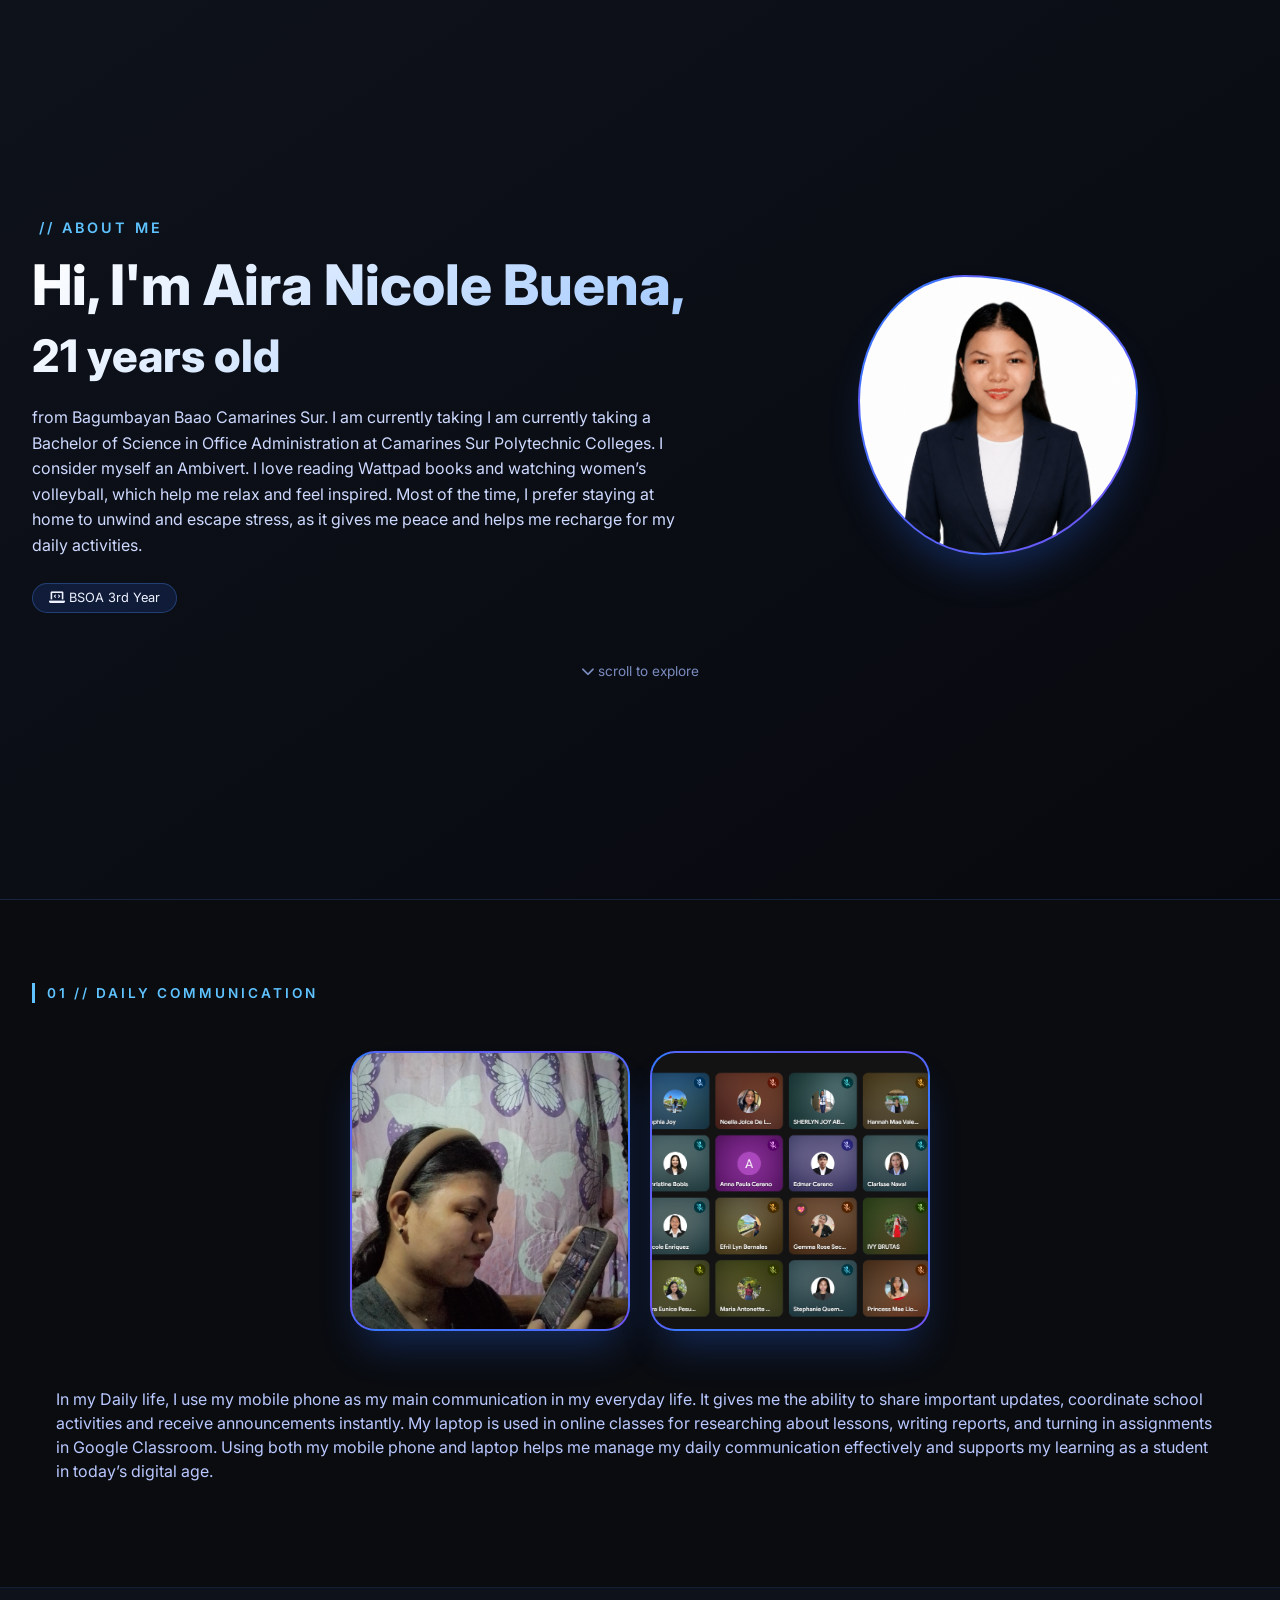
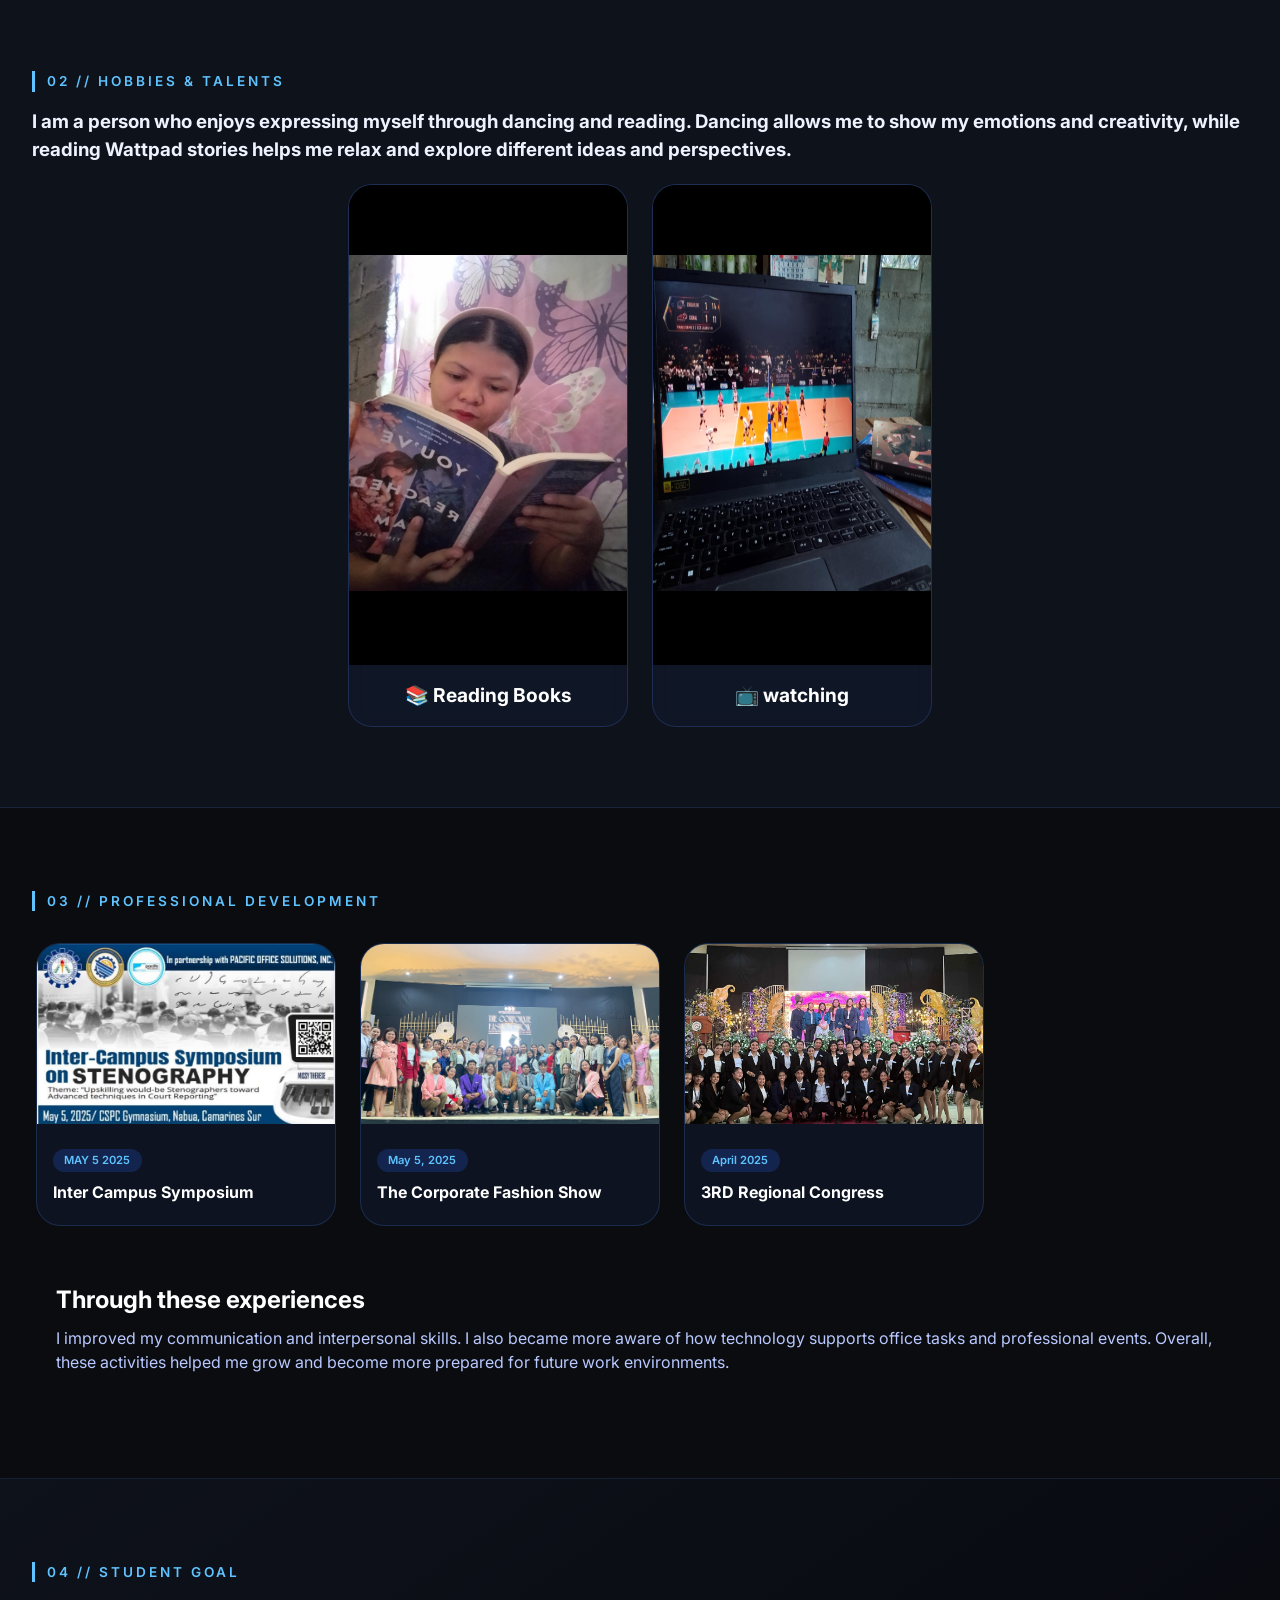
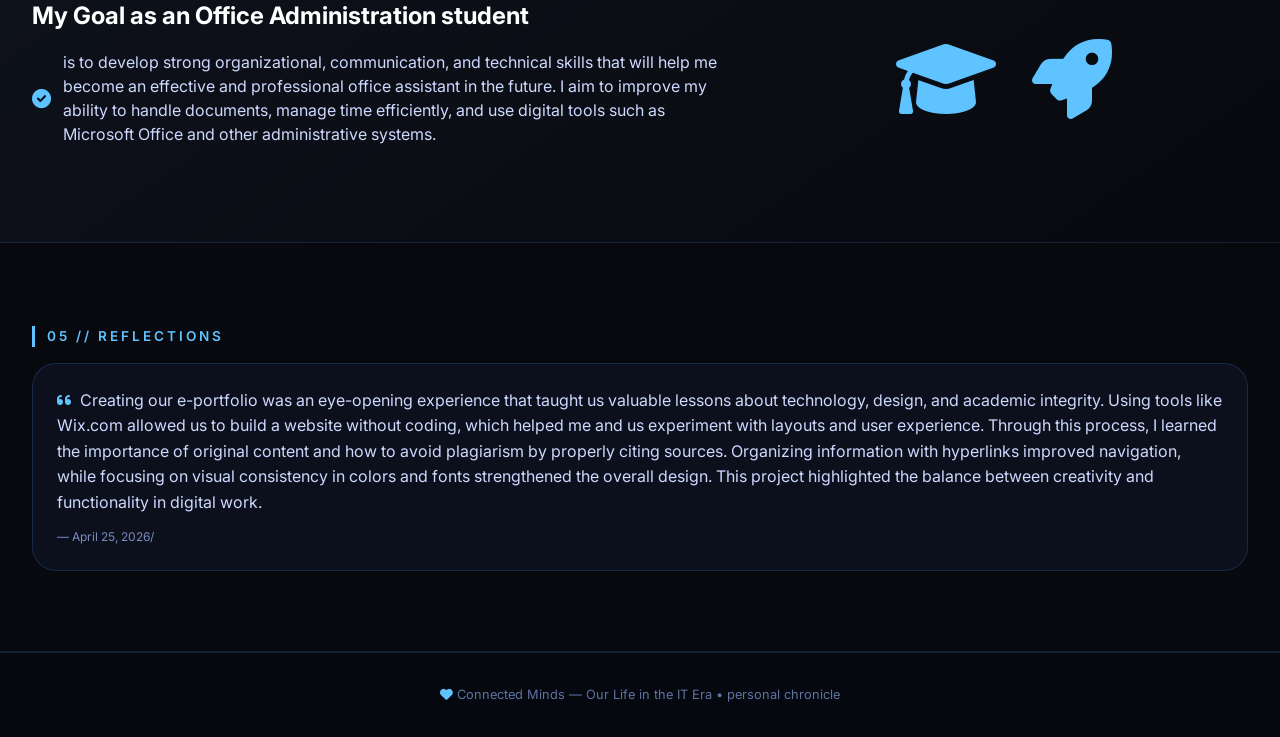
==== about-aira.html @ a7666134 "Add files via upload" ====
<!DOCTYPE html>
<html lang="en">
<head>
  <meta charset="UTF-8">
  <meta name="viewport" content="width=device-width, initial-scale=1.0, viewport-fit=cover">
  <title>About Me | Connected Minds</title>
  <!-- Google Fonts + Font Awesome -->
  <link href="https://fonts.googleapis.com/css2?family=Inter:opsz,wght@14..32,300;14..32,400;14..32,600;14..32,700;14..32,800&display=swap" rel="stylesheet">
  <link rel="stylesheet" href="https://cdnjs.cloudflare.com/ajax/libs/font-awesome/6.0.0-beta3/css/all.min.css">
  <link rel="stylesheet" href="css/styles.css">
</head>
<body>

  <!-- FIRST PAGE: ABOUT SELF WITH PICTURE -->
  <section class="hero-about" id="about-self">
    <div class="container">
      <div class="about-grid">
        <div class="about-text">
          <div class="greeting"><i class="fas fa-waveform"></i> // ABOUT ME</div>
          <h1>Hi, I'm Aira Nicole Buena,<br><span style="font-size: 0.8em;">21 years old</span></h1>
          <p> from Bagumbayan Baao Camarines Sur. I am currently
taking I am currently taking a Bachelor of Science in Office Administration at Camarines Sur Polytechnic
Colleges. I consider myself an Ambivert. I love reading Wattpad books and watching women’s volleyball,
which help me relax and feel inspired. Most of the time, I prefer staying at home to unwind and escape
stress, as it gives me peace and helps me recharge for my daily activities.</p>
          <div class="info-tags">
            <span><i class="fas fa-laptop-code"></i> BSOA 3rd Year</span>
            
          </div>
        </div>
        <div class="about-image">
          <div class="profile-pic">
            <!-- Replace with your actual image -->
            <img src="images/Aira Nicole.png">
          </div>
        </div>
      </div>
      <div class="scroll-down-hint">
        <i class="fas fa-chevron-down"></i> scroll to explore
      </div>
    </div>
  </section>

  <!-- DAILY COMMUNICATION (video + description) -->
  <section class="daily-comm" id="daily">
  <div class="container">
    <div class="section-tag">01 // Daily communication</div>
    
   
    <!-- Images arranged in horizontal row -->
    <div class="image-row">
      <div class="profile-pic-1">
        <img src="images/Aira Nicole-daily-communication-1.jpg" alt="Digital connection 1">
      </div>
      <div class="profile-pic-1">
        <img src="images/Aira Nicole-daily-communication-2.png" alt="Digital connection 2">
      </div>
    </div>

    <div class="video-desc">
        <p>In my Daily life, I use my mobile phone as my main communication in my everyday life. It gives
me the ability to share important updates, coordinate school activities and receive	announcements
instantly. My laptop is used in online classes for researching about lessons, writing reports, and turning in
assignments in Google Classroom. Using both my mobile phone and laptop helps me manage my daily
communication effectively and supports my learning as a student in today’s digital age.</p>
    </div>
  </div>
</section>

  <!-- HOBBIES & TALENTS (phone-sized videos) -->
  <section class="hobbies-section" id="hobbies">
    <div class="container">
      <div class="section-tag">02 // hobbies & talents</div>
      <h3 style="justify-self: center; padding-bottom: 20px;">I am a person who enjoys expressing myself through dancing and reading. Dancing allows me to show my emotions and creativity, while reading Wattpad stories helps me relax and explore different ideas and perspectives.</h3>

      <div class="hobbies-grid">
        
        <div class="hobby-card">
          <div class="phone-video">
            <img src="images/Aira Nicole-hobbies-1.jpg" alt="anna-hobbies" style="height: 70%; width:100%; margin-top: 70px;">
          </div>
          <div class="info">
            <h4>📚 Reading Books</h4>
            
          </div>
        </div>
        
        <div class="hobby-card">
          <div class="phone-video">
            <img src="images/Aira Nicole-hobbies-3.jpg" alt="anna-hobbies" style="height: 70%; width:100%; margin-top: 70px;">
          </div>
          <div class="info">
            <h4>📺 watching </h4>
            
          </div>
        </div>
        
      </div>
    </div>
  </section>

  <!-- PROFESSIONAL DEVELOPMENT SLIDE -->
  <section class="dev-section" id="development">
    <div class="container">
      <div class="section-tag">03 // professional development</div>
      <div class="slider-container">
        <div class="slide-card">
          <img src="images/ana-prof-1.jpeg" >
          <div class="slide-content">
            <span class="badge">MAY 5 2025</span>
            <h4>Inter Campus Symposium</h4>
           
          </div>
        </div>
        <div class="slide-card">
          <img src="images/ana-prof-2.jpeg" >
          <div class="slide-content">
           <span class="badge">May 5, 2025</span>
            <h4>The Corporate Fashion Show</h4>
          </div>
        </div>
        <div class="slide-card">
          <img src="images/ana-prof-3.jpeg" >
          <div class="slide-content">
            <span class="badge">April 2025</span>
            <h4>3RD Regional Congress</h4>
          </div>
        </div>
       
    </div>
    <div class="video-desc">
      <h3>Through these experiences</h3>
      <p> I improved my communication and interpersonal skills. I also became more aware of how technology supports office tasks and professional events. Overall, these activities helped me grow and become more prepared for future work environments.</p>
    </div>
  </section>

  <!-- STUDENT GOAL -->
  <section class="goal-section" id="goals">
    <div class="container">
      <div class="section-tag">04 // student goal</div>
      <div class="goal-container">
        <div class="goal-text">
          <h3>My Goal as an Office Administration student</h3>
          <ul class="goal-list">
            <li><i class="fas fa-check-circle"></i> is to develop strong organizational, communication, and technical skills that will help me become an effective and professional office assistant in the future. I aim to improve my ability to handle documents, manage time efficiently, and use digital tools such as Microsoft Office and other administrative systems.</li>
            
          </ul>
        </div>
        <div class="goal-icon">
          <i class="fas fa-graduation-cap"></i>
          <i class="fas fa-rocket" style="margin-left: 1rem;"></i>
        </div>
      </div>

    </div>
  </section>

  <!-- LAST PAGE: REFLECTIONS -->
  <section class="reflections" id="reflections">
    <div class="container">
      <div class="section-tag">05 // reflections</div>
      <div class="reflections-grid">
        <div class="reflection-card">
          <p><i class="fas fa-quote-left" style="margin-right: 8px;"></i>Creating our e-portfolio was an eye-opening experience that taught us valuable lessons about technology, design, and academic integrity. Using tools like Wix.com allowed us to build a website without coding, which helped me and us experiment with layouts and user experience. Through this process, I learned the importance of original content and how to avoid plagiarism by properly citing sources. Organizing information with hyperlinks improved navigation, while focusing on visual consistency in colors and fonts strengthened the overall design. This project highlighted the balance between creativity and functionality in digital work.</p>
          <div class="ref-date">— April 25, 2026/<div>
        </div>
        
      </div>
    </div>
  </section>

  <div class="footer-note">
    <i class="fas fa-heart" style="color: #5fc3ff;"></i> Connected Minds — Our Life in the IT Era • personal chronicle
  </div>

</body>
</html>
---- css/styles.css ----
* {
      margin: 0;
      padding: 0;
      box-sizing: border-box;
    }

    body {
      font-family: 'Inter', sans-serif;
      background: #0a0c10;
      color: #eef2ff;
      scroll-behavior: smooth;
      line-height: 1.5;
    }

    /* container */
    .container {
      max-width: 1300px;
      margin: 0 auto;
      padding: 0 2rem;
    }

    /* section spacing */
    section {
      padding: 5rem 0;
      border-bottom: 1px solid rgba(79, 147, 255, 0.15);
    }

    .section-tag {
      font-size: 0.85rem;
      letter-spacing: 3px;
      text-transform: uppercase;
      font-weight: 600;
      color: #5fc3ff;
      margin-bottom: 1rem;
      display: inline-block;
      border-left: 3px solid #5fc3ff;
      padding-left: 12px;
    }

    .section-title {
      font-size: clamp(1.8rem, 4vw, 2.5rem);
      font-weight: 700;
      margin-bottom: 2rem;
      background: linear-gradient(135deg, #ffffff, #7fb4ff);
      background-clip: text;
      -webkit-background-clip: text;
      color: transparent;
    }

    /* ===== HERO / FIRST PAGE: ABOUT SELF WITH PICTURE ===== */
    .hero-about {
      min-height: 100vh;
      display: flex;
      align-items: center;
      background: linear-gradient(145deg, #0e121b 0%, #07090e 100%);
      padding: 6rem 0;
    }
    .about-grid {
      display: flex;
      flex-wrap: wrap;
      align-items: center;
      gap: 3rem;
      justify-content: space-between;
    }
    .about-text {
      flex: 1.2;
      min-width: 280px;
    }
    .about-text .greeting {
      font-size: 0.9rem;
      letter-spacing: 3px;
      text-transform: uppercase;
      color: #5fc3ff;
      font-weight: 600;
      margin-bottom: 0.8rem;
    }
    .about-text h1 {
      font-size: clamp(2.2rem, 5vw, 3.5rem);
      font-weight: 800;
      line-height: 1.2;
      margin-bottom: 1.2rem;
      background: linear-gradient(135deg, #FFFFFF 0%, #9bc5ff 100%);
      background-clip: text;
      -webkit-background-clip: text;
      color: transparent;
    }
    .about-text p {
      font-size: 1rem;
      color: #cdd9ff;
      margin-bottom: 1rem;
      line-height: 1.6;
    }
    .about-image {
      flex: 0.9;
      display: flex;
      justify-content: center;
    }
    .profile-pic {
      width: 280px;
      height: 280px;
      background: linear-gradient(135deg, #2b6eff, #7c3aed);
      border-radius: 38% 62% 55% 45% / 45% 42% 58% 55%;
      display: flex;
      align-items: center;
      justify-content: center;
      overflow: hidden;
      box-shadow: 0 25px 40px -12px rgba(43, 110, 255, 0.3);
      transition: 0.3s;
      border: 2px solid rgba(79, 147, 255, 0.3);
    }
    .profile-pic {
      width: 280px;
      height: 280px;
      background: linear-gradient(135deg, #2b6eff, #7c3aed);
      border-radius: 38% 62% 55% 45% / 45% 42% 58% 55%;
      display: flex;
      align-items: center;
      justify-content: center;
      overflow: hidden;
      box-shadow: 0 25px 40px -12px rgba(43, 110, 255, 0.3);
      transition: 0.3s;
      border: 2px solid rgba(79, 147, 255, 0.3);
    }
    /* Add this to your styles */
.image-row {
  display: flex;
  flex-direction: row;
  gap: 20px;
  justify-content: center;
  flex-wrap: wrap;
  margin: 2rem 0;
}

.profile-pic-1 {
  width: 280px;
  height: 280px;
  background: linear-gradient(135deg, #2b6eff, #7c3aed);
  border-radius: 25px;
  display: flex;
  align-items: center;
  justify-content: center;
  overflow: hidden;
  box-shadow: 0 25px 40px -12px rgba(43, 110, 255, 0.3);
  transition: 0.3s;
  border: 2px solid rgba(79, 147, 255, 0.3);
}

.profile-pic-1 img {
  width: 100%;
  height: 100%;
  object-fit: cover;
  display: block;
}
    .profile-pic img {
      width: 100%;
      height: 100%;
      object-fit: cover;
      display: block;
    }
    .info-tags {
      display: flex;
      flex-wrap: wrap;
      gap: 0.8rem;
      margin-top: 1.5rem;
    }
    .info-tags span {
      background: rgba(43, 110, 255, 0.15);
      padding: 0.3rem 1rem;
      border-radius: 40px;
      font-size: 0.8rem;
      border: 1px solid rgba(79, 147, 255, 0.3);
    }
    .scroll-down-hint {
      text-align: center;
      margin-top: 3rem;
      font-size: 0.85rem;
      color: #7a8bbf;
      animation: bounceSoft 2s infinite;
    }
    @keyframes bounceSoft {
      0%,100%{ transform: translateY(0);}
      50%{ transform: translateY(8px);}
    }

    /* ===== DAILY COMMUNICATION ===== */
    .daily-comm {
      background: #0a0c10;
    }
    .video-card {
      background: rgba(18, 25, 45, 0.5);
      backdrop-filter: blur(8px);
      border-radius: 1.5rem;
      overflow: hidden;
      border: 1px solid rgba(79, 147, 255, 0.2);
      transition: 0.2s;
    }
    .video-container {
      position: relative;
      width: 100%;
      background: #000;
    }
    .video-container video {
      width: 100%;
      display: block;
      aspect-ratio: 16 / 9;
      object-fit: cover;
    }
    .video-desc {
      padding: 1.5rem;
    }
    .video-desc h3 {
      font-size: 1.5rem;
      font-weight: 700;
      margin-bottom: 0.5rem;
      color: #ffffff;
    }
    .video-desc p {
      color: #b9c8ff;
    }

    /* ===== HOBBIES & TALENTS: phone-sized videos grid ===== */
    .hobbies-section {
      background: #0e121b;
    }
    .hobbies-grid {
      display: flex;
      flex-wrap: wrap;
      gap: 1.5rem;
      justify-content: center;
    }
    .hobby-card {
      background: rgba(18, 25, 45, 0.6);
      backdrop-filter: blur(8px);
      border-radius: 1.5rem;
      width: 280px;
      overflow: hidden;
      border: 1px solid rgba(79, 147, 255, 0.2);
      transition: 0.25s ease;
    }
    .hobby-card:hover {
      transform: translateY(-6px);
      border-color: #2b6eff;
      box-shadow: 0 12px 28px rgba(43, 110, 255, 0.2);
    }
    /* phone size video wrapper */
    .phone-video {
      background: #000;
      width: 100%;
      aspect-ratio: 9 / 16;
      max-height: 480px;
    }
    .phone-video video {
      width: 100%;
      height: 100%;
      object-fit: cover;
      display: block;
    }
    .hobby-card .info {
      padding: 1rem;
      text-align: center;
    }
    .hobby-card h4 {
      font-weight: 700;
      font-size: 1.2rem;
      color: #ffffff;
    }
    .hobby-card p {
      font-size: 0.85rem;
      color: #b9c8ff;
      margin-top: 0.3rem;
    }

    /* ===== PROFESSIONAL DEVELOPMENT SLIDER ===== */
    .dev-section {
      background: #0a0c10;
    }
    .slider-container {
      overflow-x: auto;
      scroll-snap-type: x mandatory;
      display: flex;
      gap: 1.5rem;
      padding: 1rem 0.25rem 2rem 0.25rem;
      scrollbar-width: thin;
    }
    .slider-container::-webkit-scrollbar {
      height: 6px;
      background: #1e293b;
      border-radius: 10px;
    }
    .slider-container::-webkit-scrollbar-thumb {
      background: #2b6eff;
      border-radius: 10px;
    }
    .slide-card {
      flex: 0 0 300px;
      scroll-snap-align: start;
      background: rgba(18, 25, 45, 0.6);
      backdrop-filter: blur(8px);
      border-radius: 1.5rem;
      overflow: hidden;
      border: 1px solid rgba(79, 147, 255, 0.2);
      transition: 0.2s;
    }
    .slide-card:hover {
      border-color: #2b6eff;
    }
    .slide-card img {
      width: 100%;
      height: 180px;
      object-fit: cover;
    }
    .slide-card .slide-content {
      padding: 1rem;
    }
    .slide-card .badge {
      background: rgba(43, 110, 255, 0.2);
      color: #5fc3ff;
      font-size: 0.7rem;
      font-weight: 600;
      padding: 0.2rem 0.7rem;
      border-radius: 30px;
      display: inline-block;
      margin-bottom: 0.5rem;
    }
    .slide-card h4 {
      font-weight: 700;
      margin-bottom: 0.3rem;
      color: #ffffff;
    }
    .slide-card p {
      font-size: 0.8rem;
      color: #b9c8ff;
    }

    /* ===== STUDENT GOAL ===== */
    .goal-section {
      background: linear-gradient(145deg, #0e121b 0%, #07090e 100%);
    }
    .goal-container {
      display: flex;
      flex-wrap: wrap;
      gap: 2rem;
      align-items: center;
    }
    .goal-text {
      flex: 1;
    }
    .goal-text h3 {
      font-size: 1.5rem;
      font-weight: 700;
      margin-bottom: 1rem;
      color: #ffffff;
    }
    .goal-list {
      list-style: none;
      margin-top: 1rem;
    }
    .goal-list li {
      margin: 1rem 0;
      display: flex;
      align-items: center;
      gap: 12px;
      color: #cdd9ff;
    }
    .goal-list i {
      color: #5fc3ff;
      font-size: 1.2rem;
      width: 28px;
    }
    .goal-icon {
      flex: 0.7;
      text-align: center;
      font-size: 5rem;
      color: #5fc3ff;
    }

    /* ===== REFLECTIONS ===== */
    .reflections {
      background: #07090e;
    }
    .reflections-grid {
      display: flex;
      flex-direction: column;
      gap: 1.5rem;
    }
    .reflection-card {
      background: rgba(18, 25, 45, 0.5);
      backdrop-filter: blur(8px);
      border-radius: 1.5rem;
      padding: 1.5rem;
      border-left: 4px solid #5fc3ff;
      border: 1px solid rgba(79, 147, 255, 0.2);
    }
    .reflection-card p {
      font-size: 1rem;
      line-height: 1.6;
      color: #cdd9ff;
    }
    .reflection-card i {
      color: #5fc3ff;
    }
    .ref-date {
      font-size: 0.75rem;
      color: #7a8bbf;
      margin-top: 0.8rem;
    }

    /* footer */
    .footer-note {
      text-align: center;
      padding: 2rem;
      background: #05080f;
      color: #5f73a1;
      font-size: 0.8rem;
      border-top: 1px solid rgba(79, 147, 255, 0.15);
    }

    @media (max-width: 780px) {
      .container {
        padding: 0 1.2rem;
      }
      .about-grid {
        flex-direction: column-reverse;
        text-align: center;
      }
      .info-tags {
        justify-content: center;
      }
      .goal-container {
        flex-direction: column;
        text-align: center;
      }
      .goal-list li {
        justify-content: center;
      }
    }
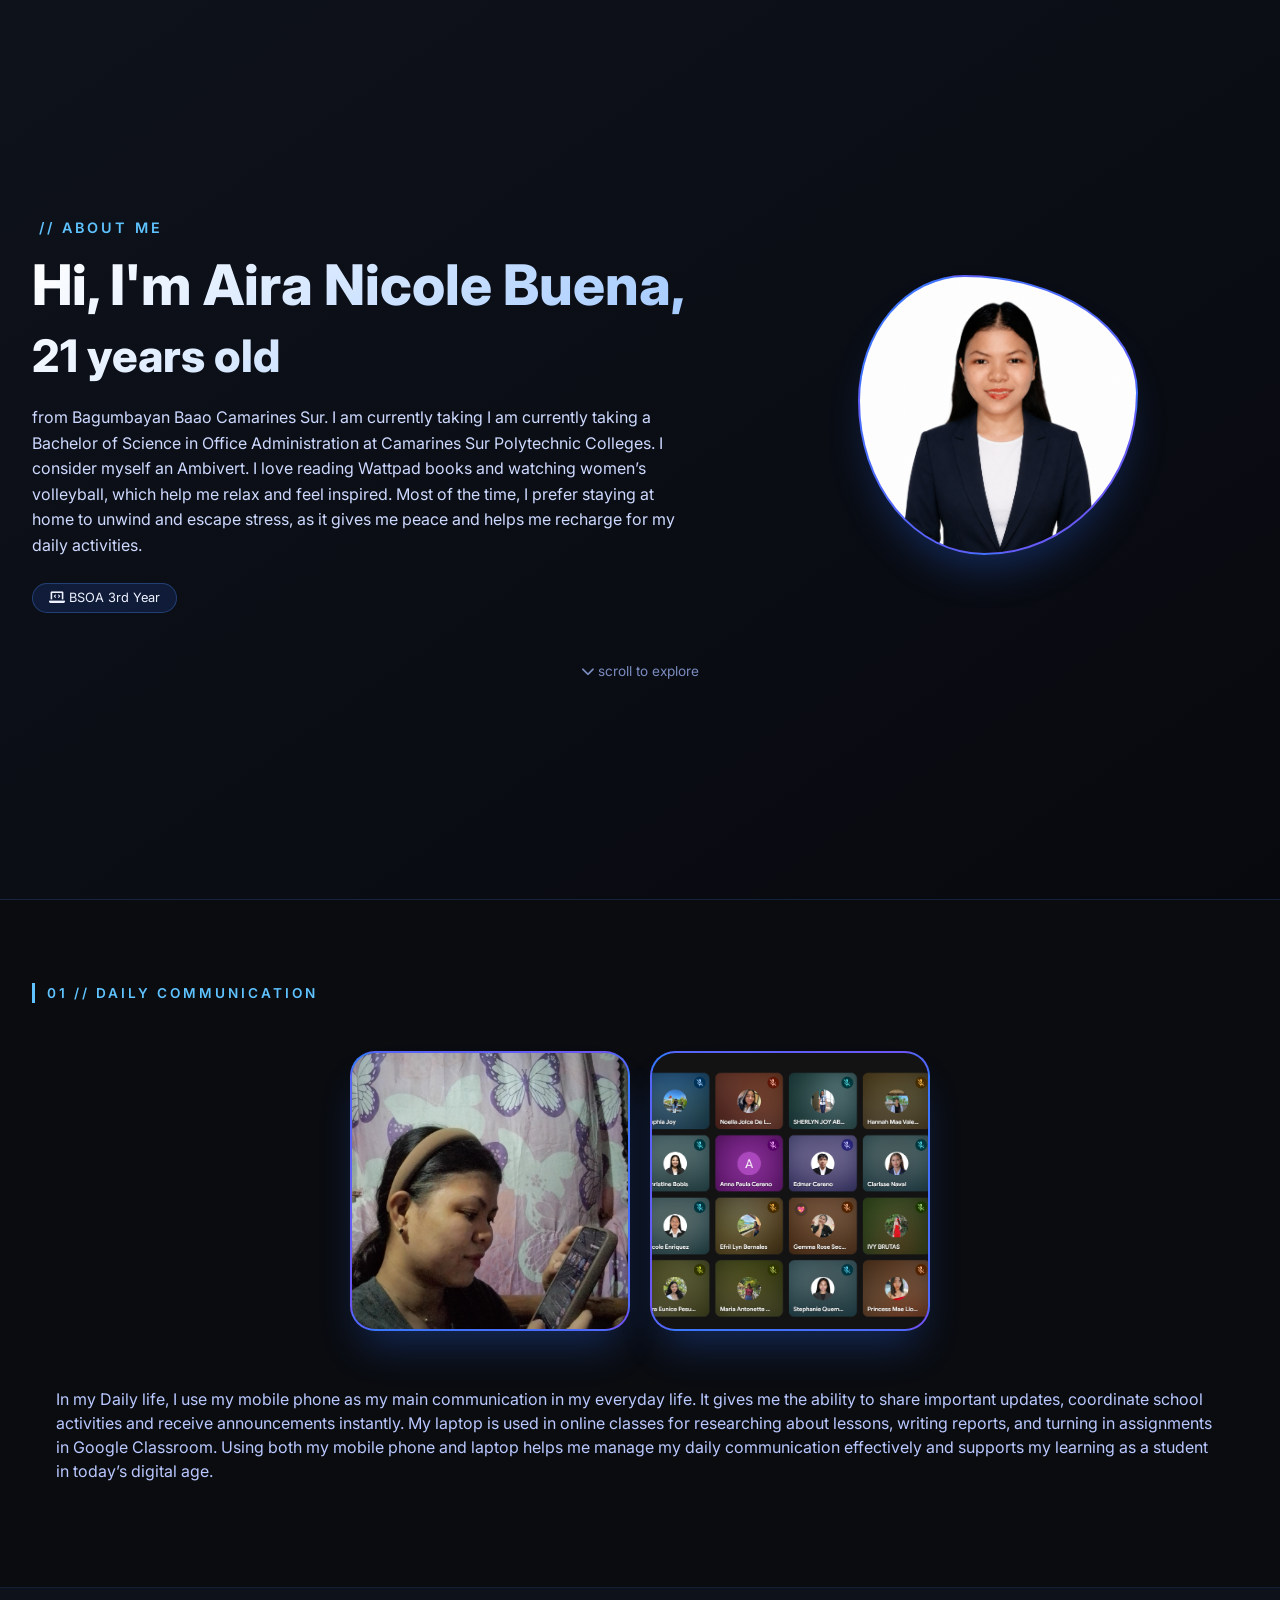
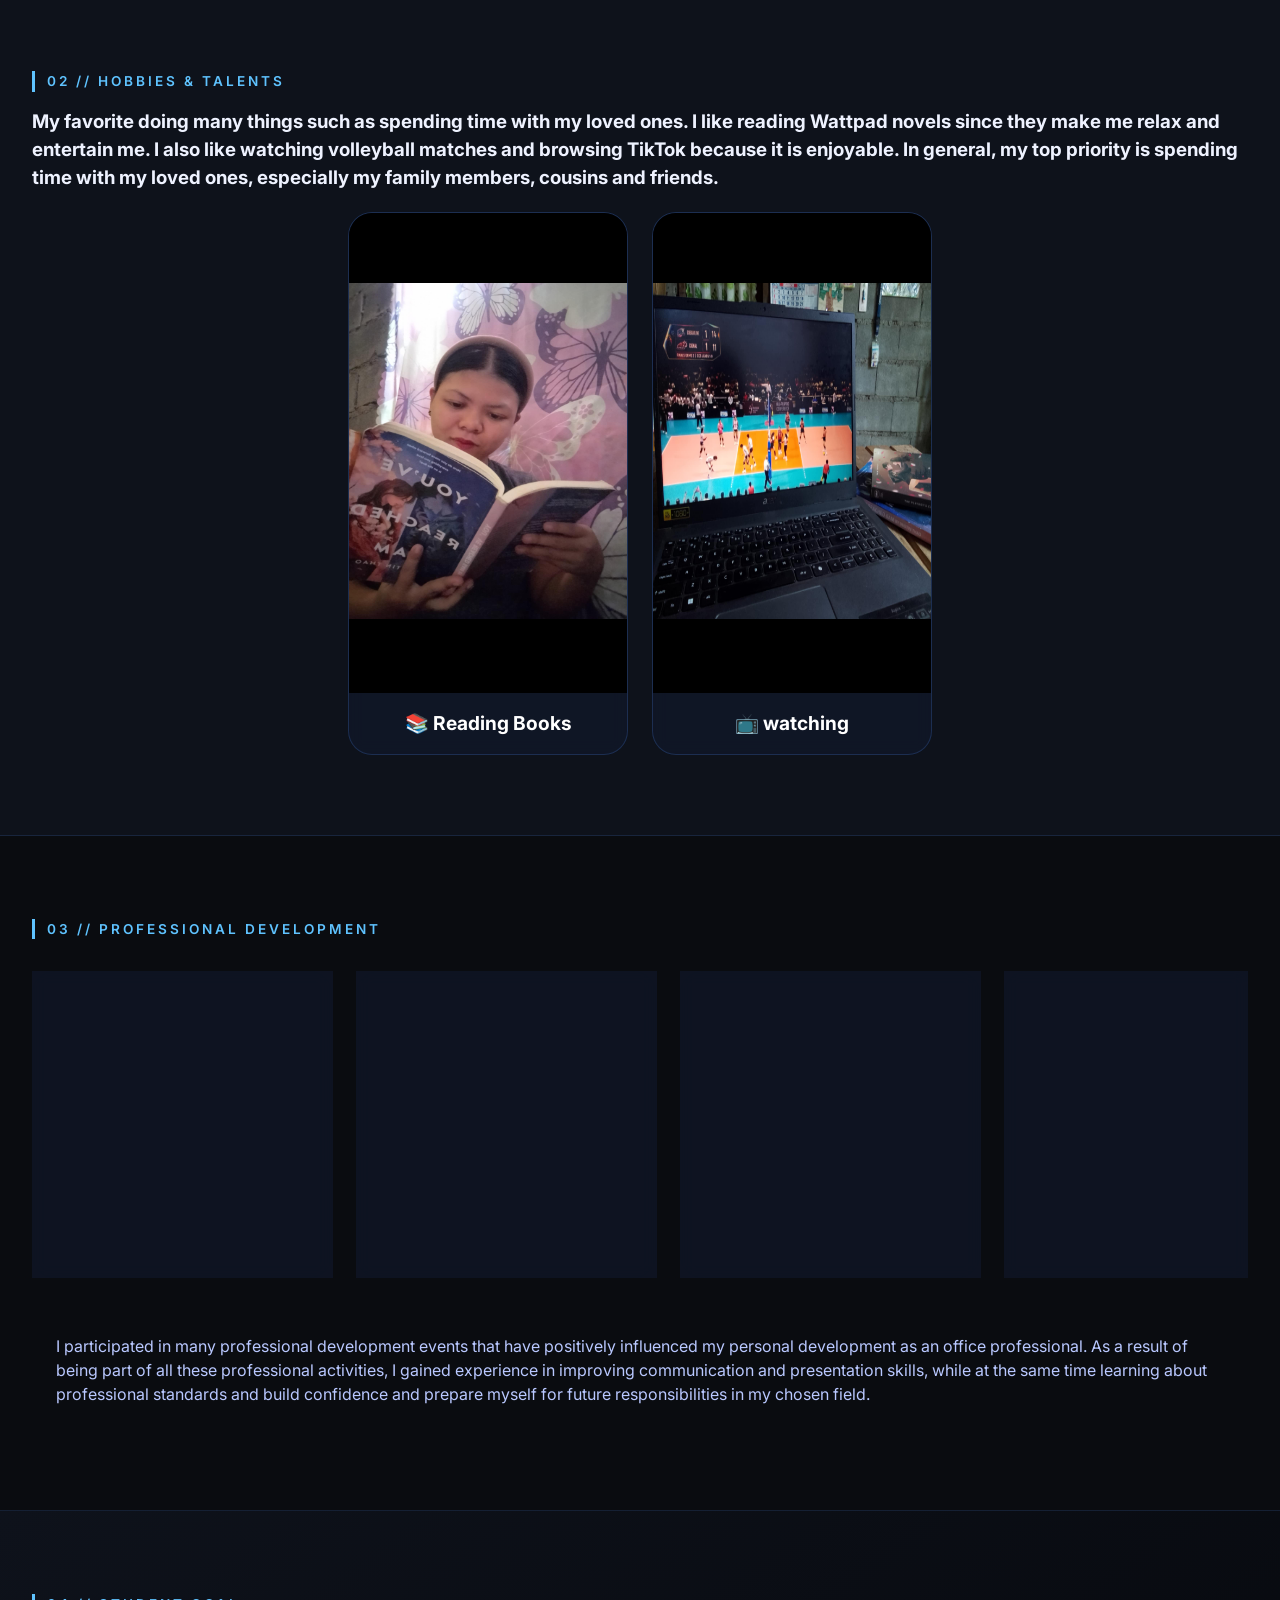
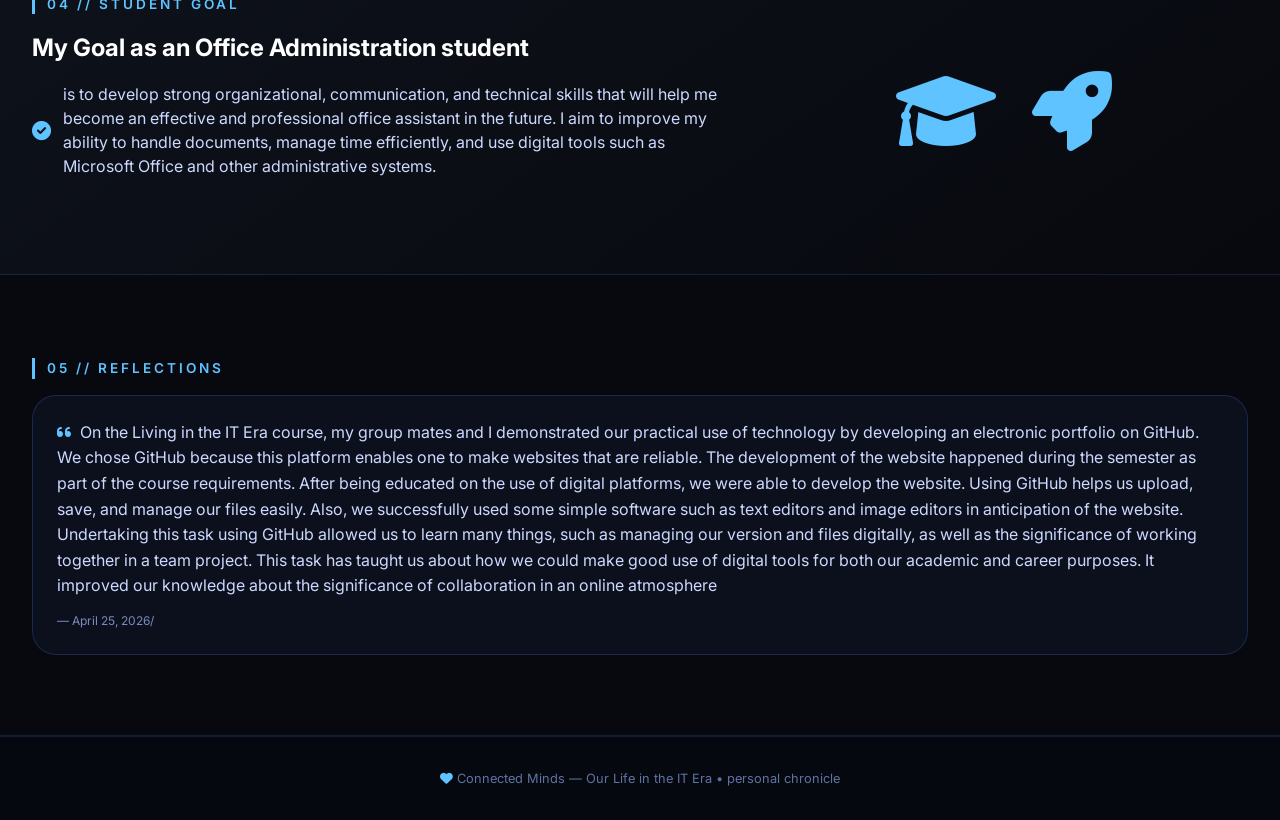
==== commit 5f1b3444: "Add files via upload" ====
--- a/about-aira.html
+++ b/about-aira.html
@@ -71,7 +71,13 @@
   <section class="hobbies-section" id="hobbies">
     <div class="container">
       <div class="section-tag">02 // hobbies & talents</div>
-      <h3 style="justify-self: center; padding-bottom: 20px;">I am a person who enjoys expressing myself through dancing and reading. Dancing allows me to show my emotions and creativity, while reading Wattpad stories helps me relax and explore different ideas and perspectives.</h3>
+      <h3 style="justify-self: center; padding-bottom: 20px;">
+        My favorite doing many things such as spending time with my loved ones. I like reading Wattpad
+novels since they make me relax and entertain me. I also like watching volleyball matches and browsing
+TikTok because it is enjoyable. In general, my top priority is spending time with my loved ones,
+especially my family members, cousins and friends.
+
+      </h3>
 
       <div class="hobbies-grid">
         
@@ -105,32 +111,50 @@
       <div class="section-tag">03 // professional development</div>
       <div class="slider-container">
         <div class="slide-card">
-          <img src="images/ana-prof-1.jpeg" >
+          <img src="images/Aira Nicole-prof-1.jpg" >
           <div class="slide-content">
             <span class="badge">MAY 5 2025</span>
-            <h4>Inter Campus Symposium</h4>
+            <h4>The Corporate Fashion Show</h4>
            
           </div>
         </div>
         <div class="slide-card">
-          <img src="images/ana-prof-2.jpeg" >
+          <img src="images/Aira Nicole-prof-2.jpg" >
           <div class="slide-content">
            <span class="badge">May 5, 2025</span>
             <h4>The Corporate Fashion Show</h4>
           </div>
         </div>
         <div class="slide-card">
-          <img src="images/ana-prof-3.jpeg" >
+          <img src="images/Aira Nicole-prof-3.jpg" >
+          <div class="slide-content">
+           <span class="badge">May 2025</span>
+            <h4>Inter Campus Symposium</h4>
+          </div>
+        </div>
+        <div class="slide-card">
+          <img src="images/Aira Nicole-prof-4.jpg" >
+          <div class="slide-content">
+            <span class="badge">April 2024</span>
+            <h4>2nd Regional Congress for Future Administrative Professionals</h4>
+          </div>
+        </div>
+        <div class="slide-card">
+          <img src="images/Aira Nicole-prof-5.jpg" >
           <div class="slide-content">
             <span class="badge">April 2025</span>
-            <h4>3RD Regional Congress</h4>
+            <h4>3nd Regional Congress for Future Administrative Professionals</h4>
           </div>
         </div>
        
     </div>
     <div class="video-desc">
-      <h3>Through these experiences</h3>
-      <p> I improved my communication and interpersonal skills. I also became more aware of how technology supports office tasks and professional events. Overall, these activities helped me grow and become more prepared for future work environments.</p>
+     <p>I participated in many professional development events that have positively influenced my
+personal development as an office professional. As	a	result of being part of all these professional
+activities, I gained experience in improving communication and presentation skills, while at the same time
+learning about professional standards and build confidence and prepare myself for future responsibilities
+in my chosen field.
+</p>
     </div>
   </section>
 
@@ -161,7 +185,17 @@
       <div class="section-tag">05 // reflections</div>
       <div class="reflections-grid">
         <div class="reflection-card">
-          <p><i class="fas fa-quote-left" style="margin-right: 8px;"></i>Creating our e-portfolio was an eye-opening experience that taught us valuable lessons about technology, design, and academic integrity. Using tools like Wix.com allowed us to build a website without coding, which helped me and us experiment with layouts and user experience. Through this process, I learned the importance of original content and how to avoid plagiarism by properly citing sources. Organizing information with hyperlinks improved navigation, while focusing on visual consistency in colors and fonts strengthened the overall design. This project highlighted the balance between creativity and functionality in digital work.</p>
+          <p><i class="fas fa-quote-left" style="margin-right: 8px;"></i>On the Living in the IT Era course, my group mates and I demonstrated our practical use of
+technology by developing an electronic portfolio on GitHub. We chose GitHub because this
+platform enables one to make websites that are reliable. The development of the website happened
+during the semester as part of the course requirements. After being educated on the use of digital
+platforms, we were able to develop the website. Using GitHub helps us upload, save, and manage
+our files easily. Also, we successfully used some simple software such as text editors and image
+editors in anticipation of the website. Undertaking this task using GitHub allowed us to learn many
+things, such as managing our version and files digitally, as well as the significance of working
+together in a team project. This task has taught us about how we could make good use of digital
+tools for both our academic and career purposes. It improved our knowledge about the significance
+of collaboration in an online atmosphere</p>
           <div class="ref-date">— April 25, 2026/<div>
         </div>
         
--- a/css/styles.css
+++ b/css/styles.css
@@ -147,6 +147,12 @@
 }
 
 .profile-pic-1 img {
+  width: 100%;
+  height: 100%;
+  object-fit: cover;
+  display: block;
+}
+.profile-pic-1 video {
   width: 100%;
   height: 100%;
   object-fit: cover;
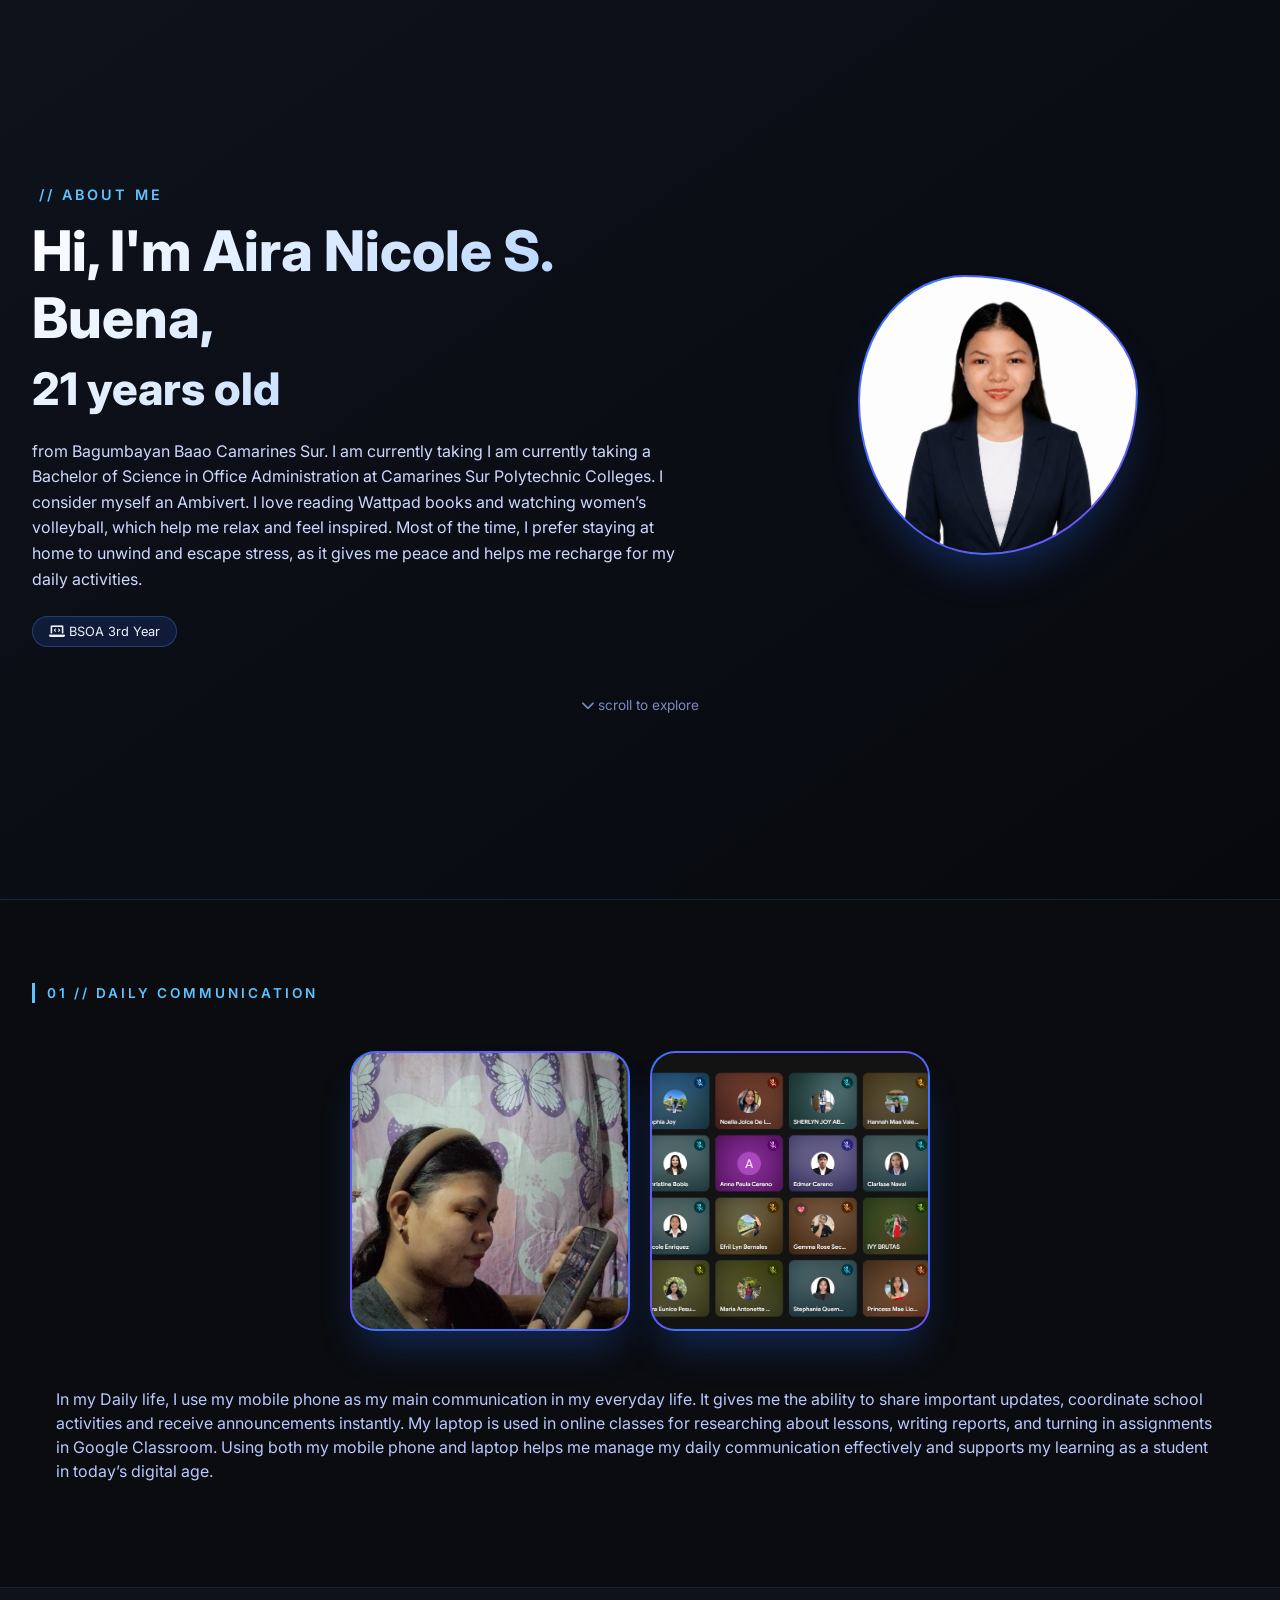
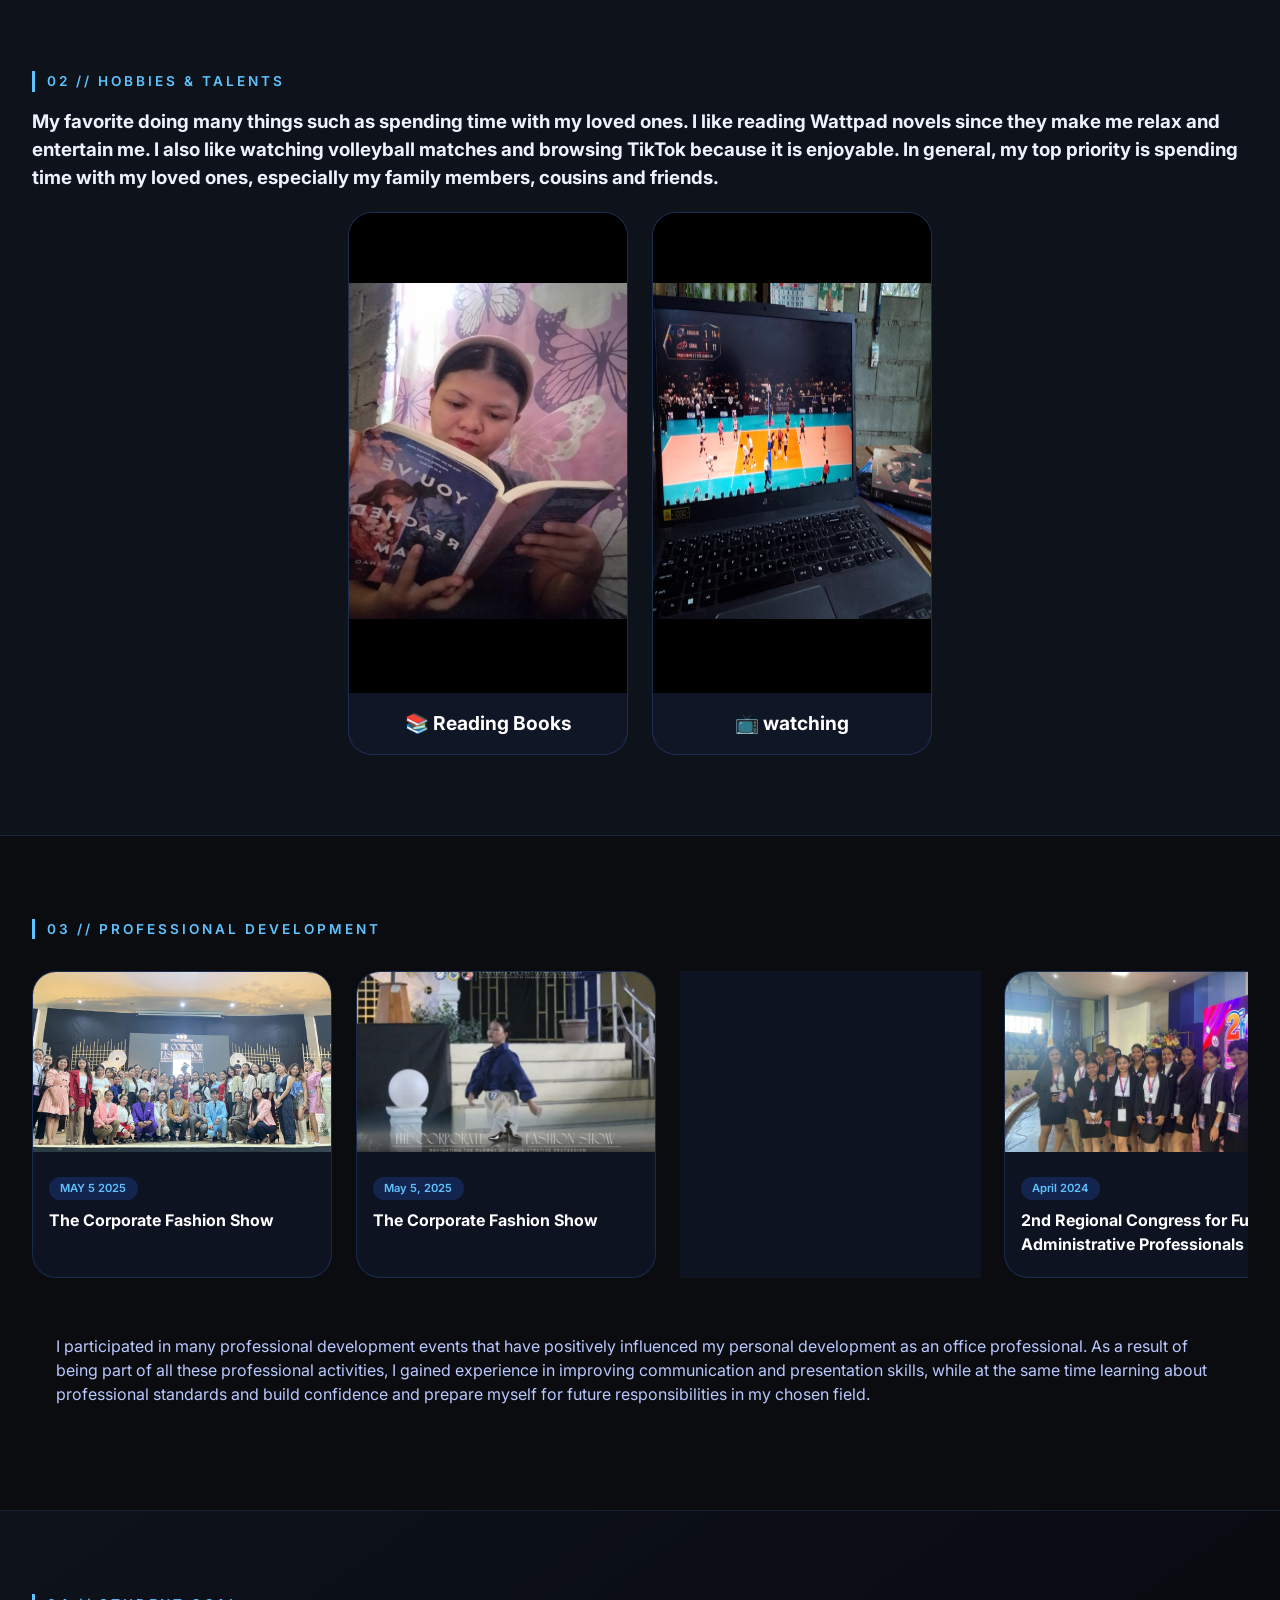
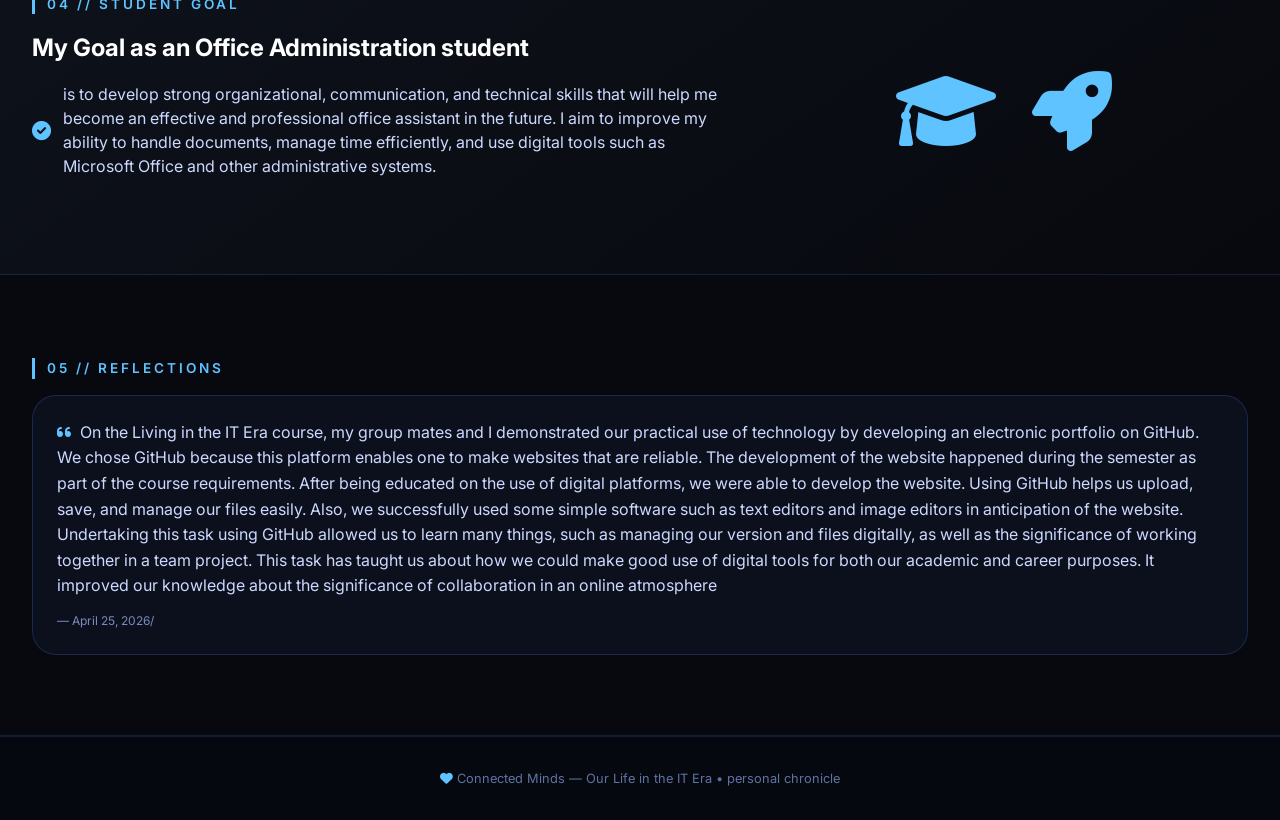
==== commit b3bfbd9d: "Update about-aira.html" ====
--- a/about-aira.html
+++ b/about-aira.html
@@ -17,7 +17,7 @@
       <div class="about-grid">
         <div class="about-text">
           <div class="greeting"><i class="fas fa-waveform"></i> // ABOUT ME</div>
-          <h1>Hi, I'm Aira Nicole Buena,<br><span style="font-size: 0.8em;">21 years old</span></h1>
+          <h1>Hi, I'm Aira Nicole S. Buena,<br><span style="font-size: 0.8em;">21 years old</span></h1>
           <p> from Bagumbayan Baao Camarines Sur. I am currently
 taking I am currently taking a Bachelor of Science in Office Administration at Camarines Sur Polytechnic
 Colleges. I consider myself an Ambivert. I love reading Wattpad books and watching women’s volleyball,
@@ -208,4 +208,4 @@
   </div>
 
 </body>
-</html>+</html>
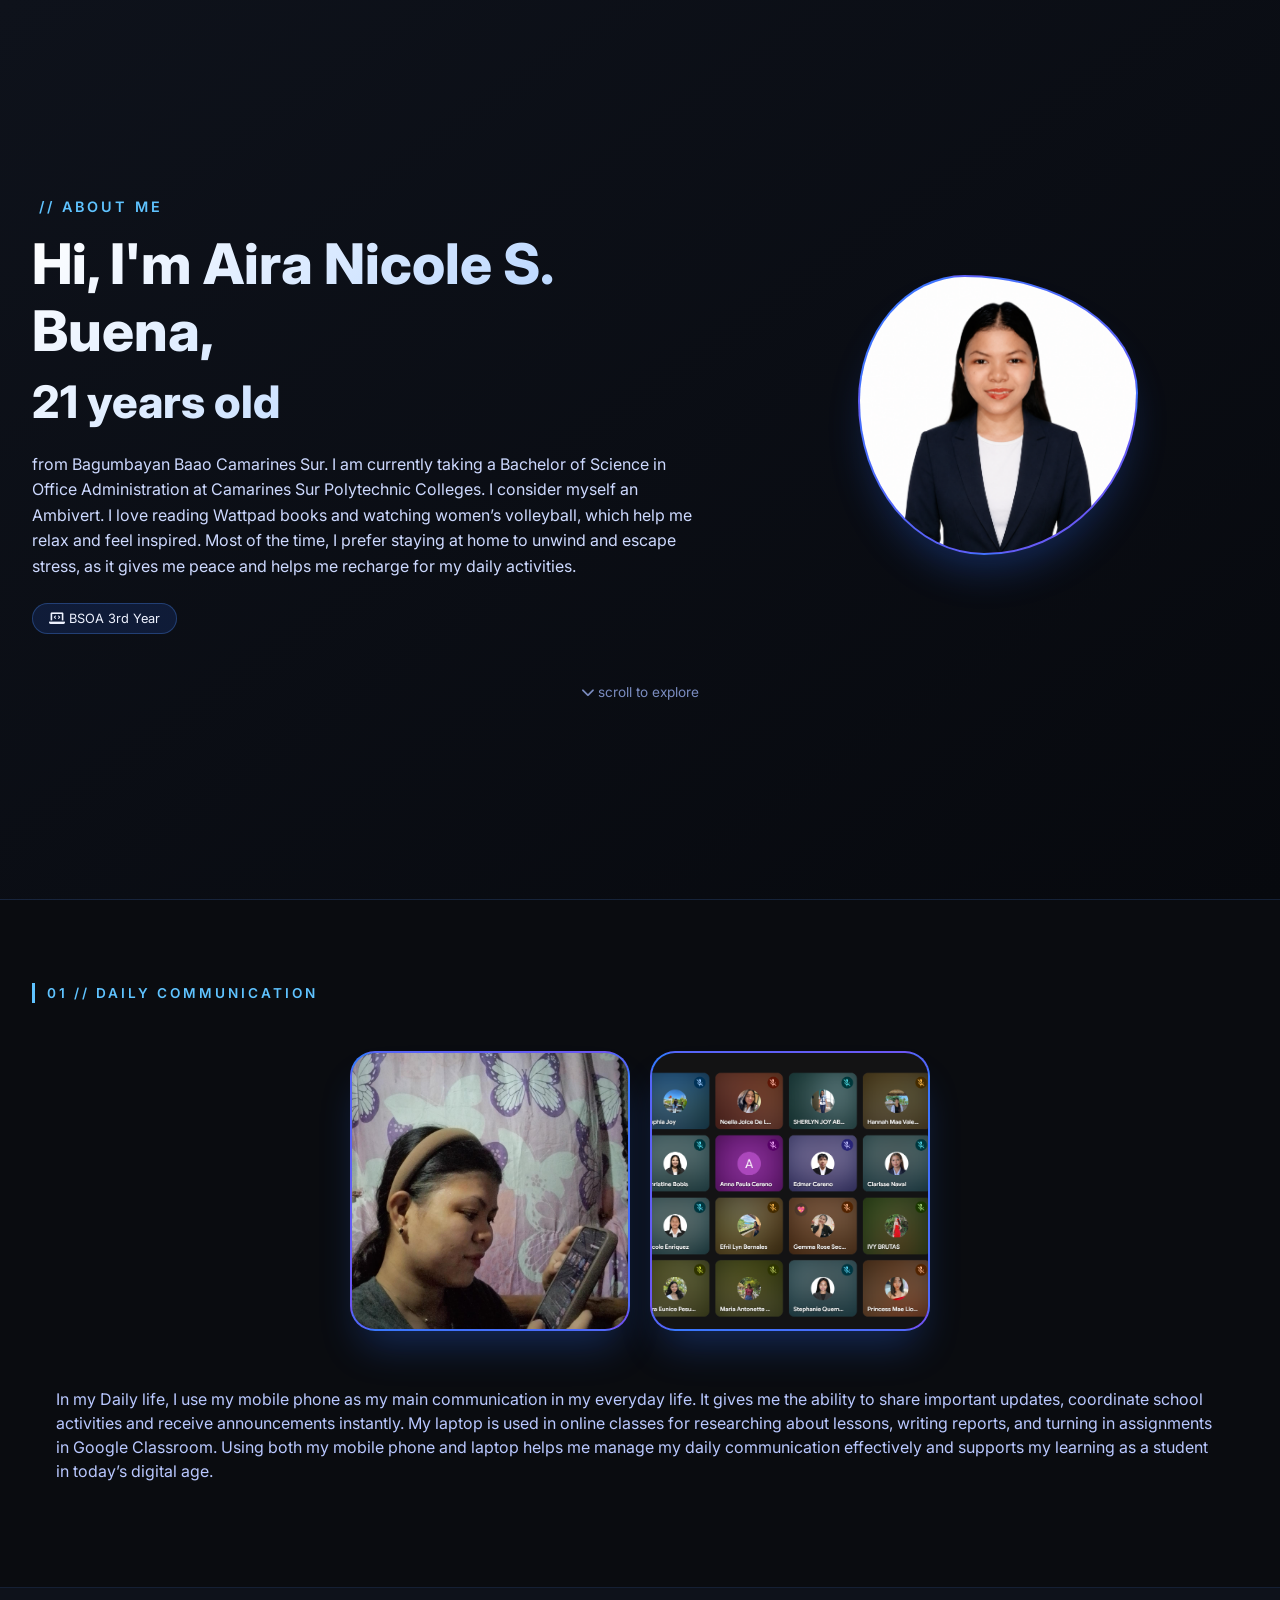
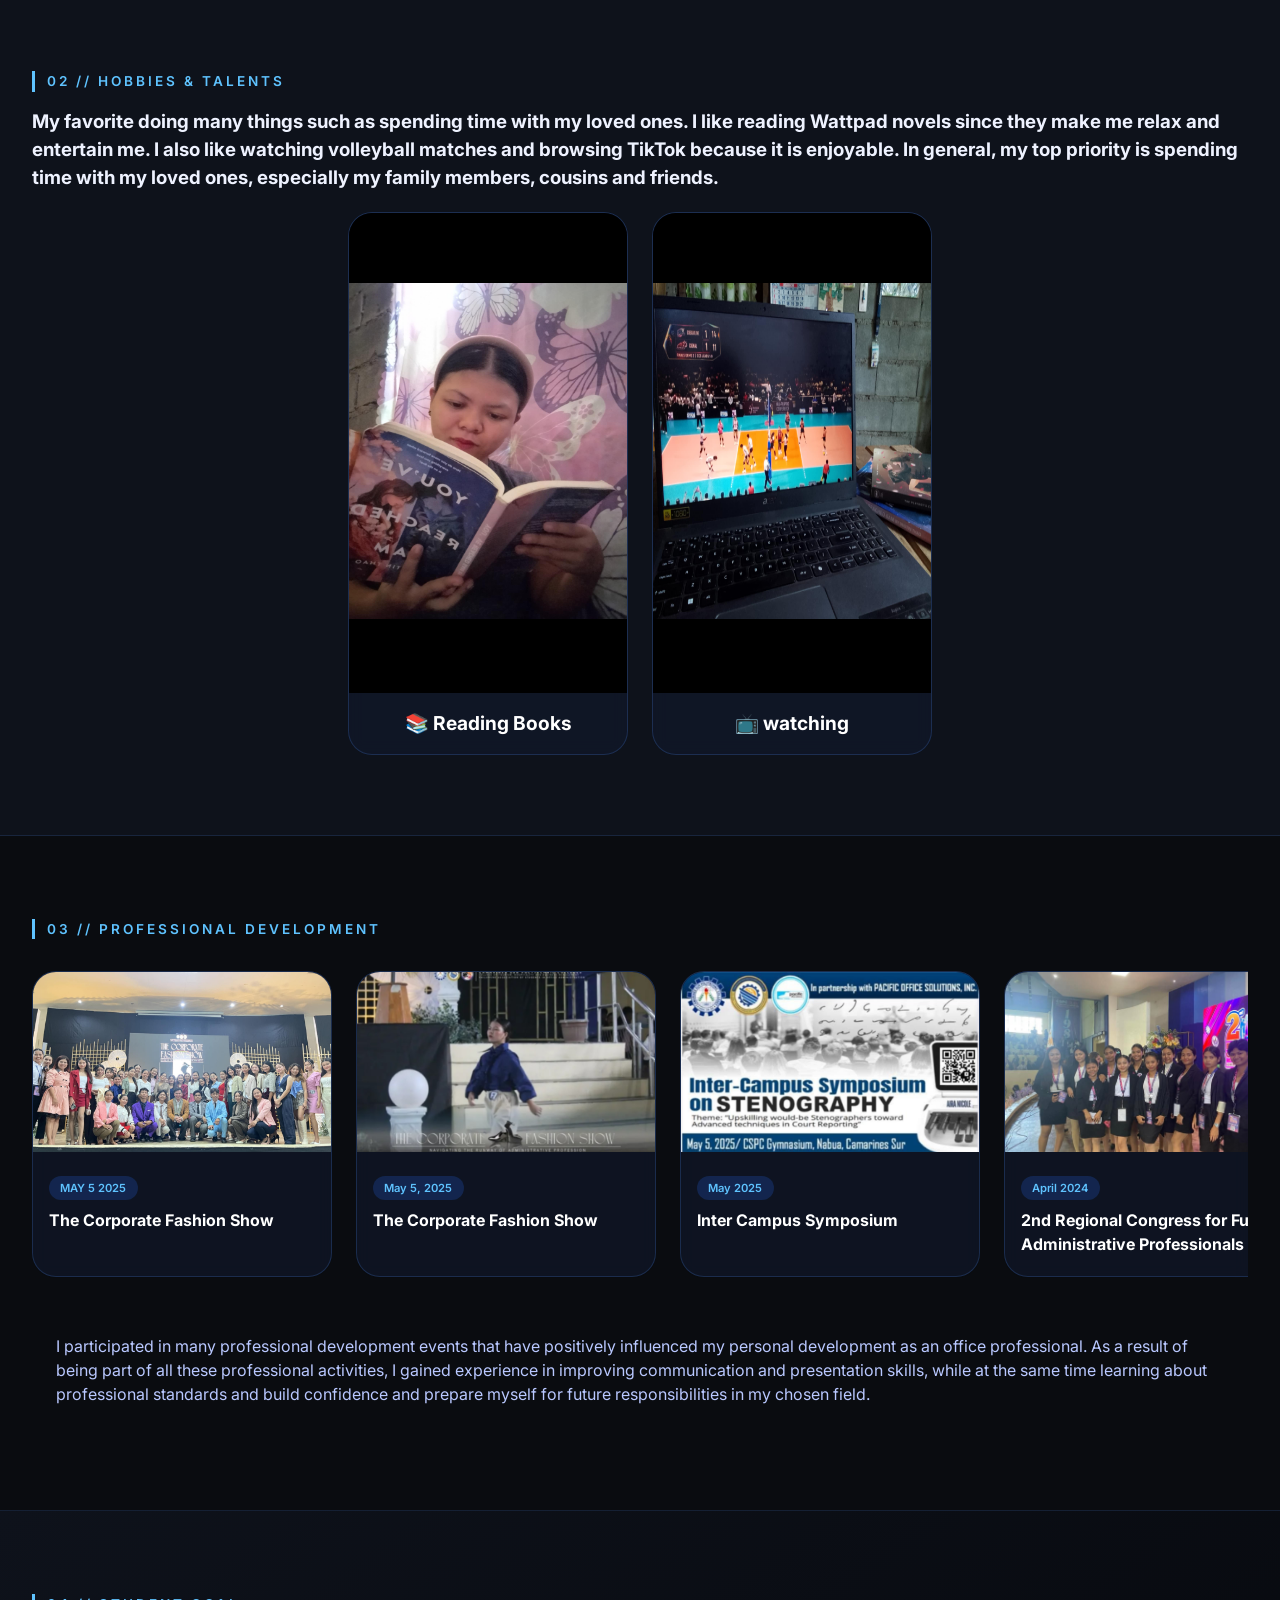
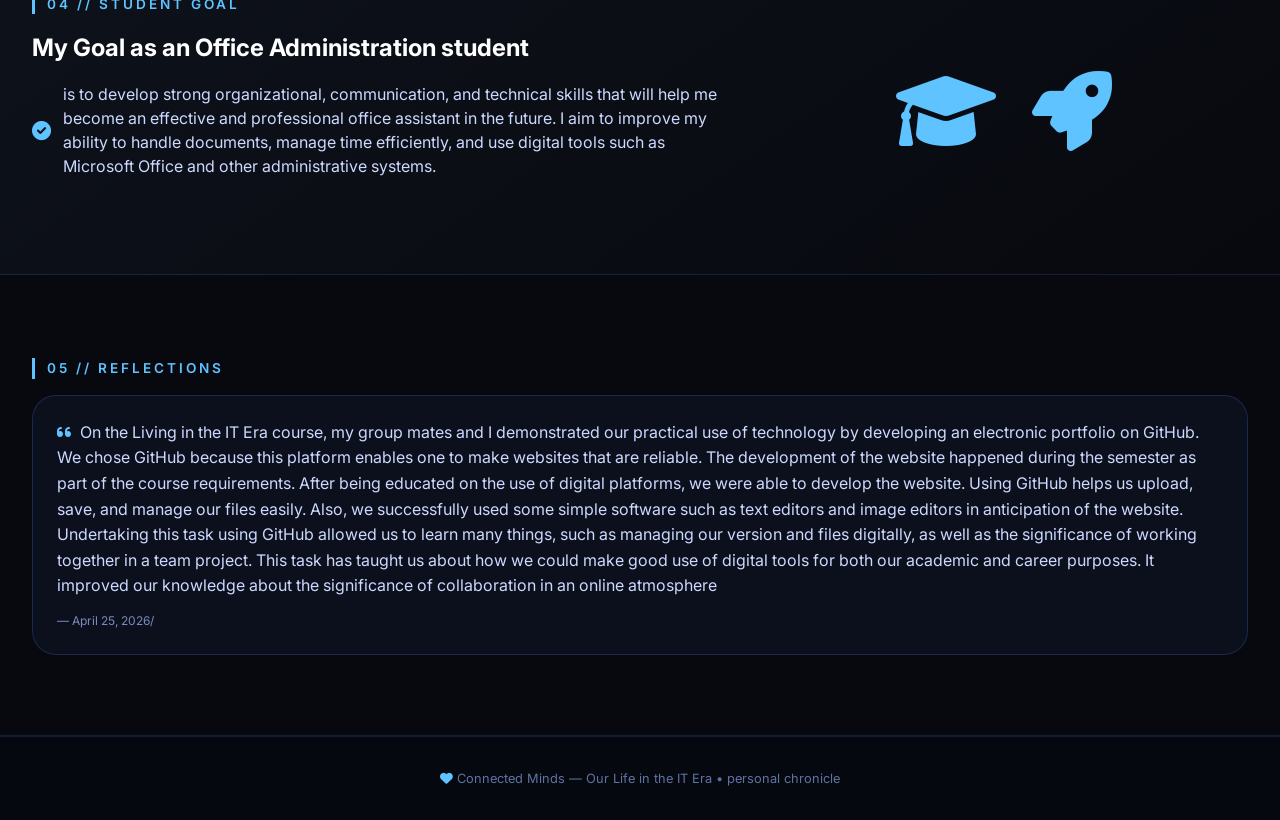
==== commit 6fef3618: "Update about-aira.html" ====
--- a/about-aira.html
+++ b/about-aira.html
@@ -19,7 +19,7 @@
           <div class="greeting"><i class="fas fa-waveform"></i> // ABOUT ME</div>
           <h1>Hi, I'm Aira Nicole S. Buena,<br><span style="font-size: 0.8em;">21 years old</span></h1>
           <p> from Bagumbayan Baao Camarines Sur. I am currently
-taking I am currently taking a Bachelor of Science in Office Administration at Camarines Sur Polytechnic
+taking a Bachelor of Science in Office Administration at Camarines Sur Polytechnic
 Colleges. I consider myself an Ambivert. I love reading Wattpad books and watching women’s volleyball,
 which help me relax and feel inspired. Most of the time, I prefer staying at home to unwind and escape
 stress, as it gives me peace and helps me recharge for my daily activities.</p>
